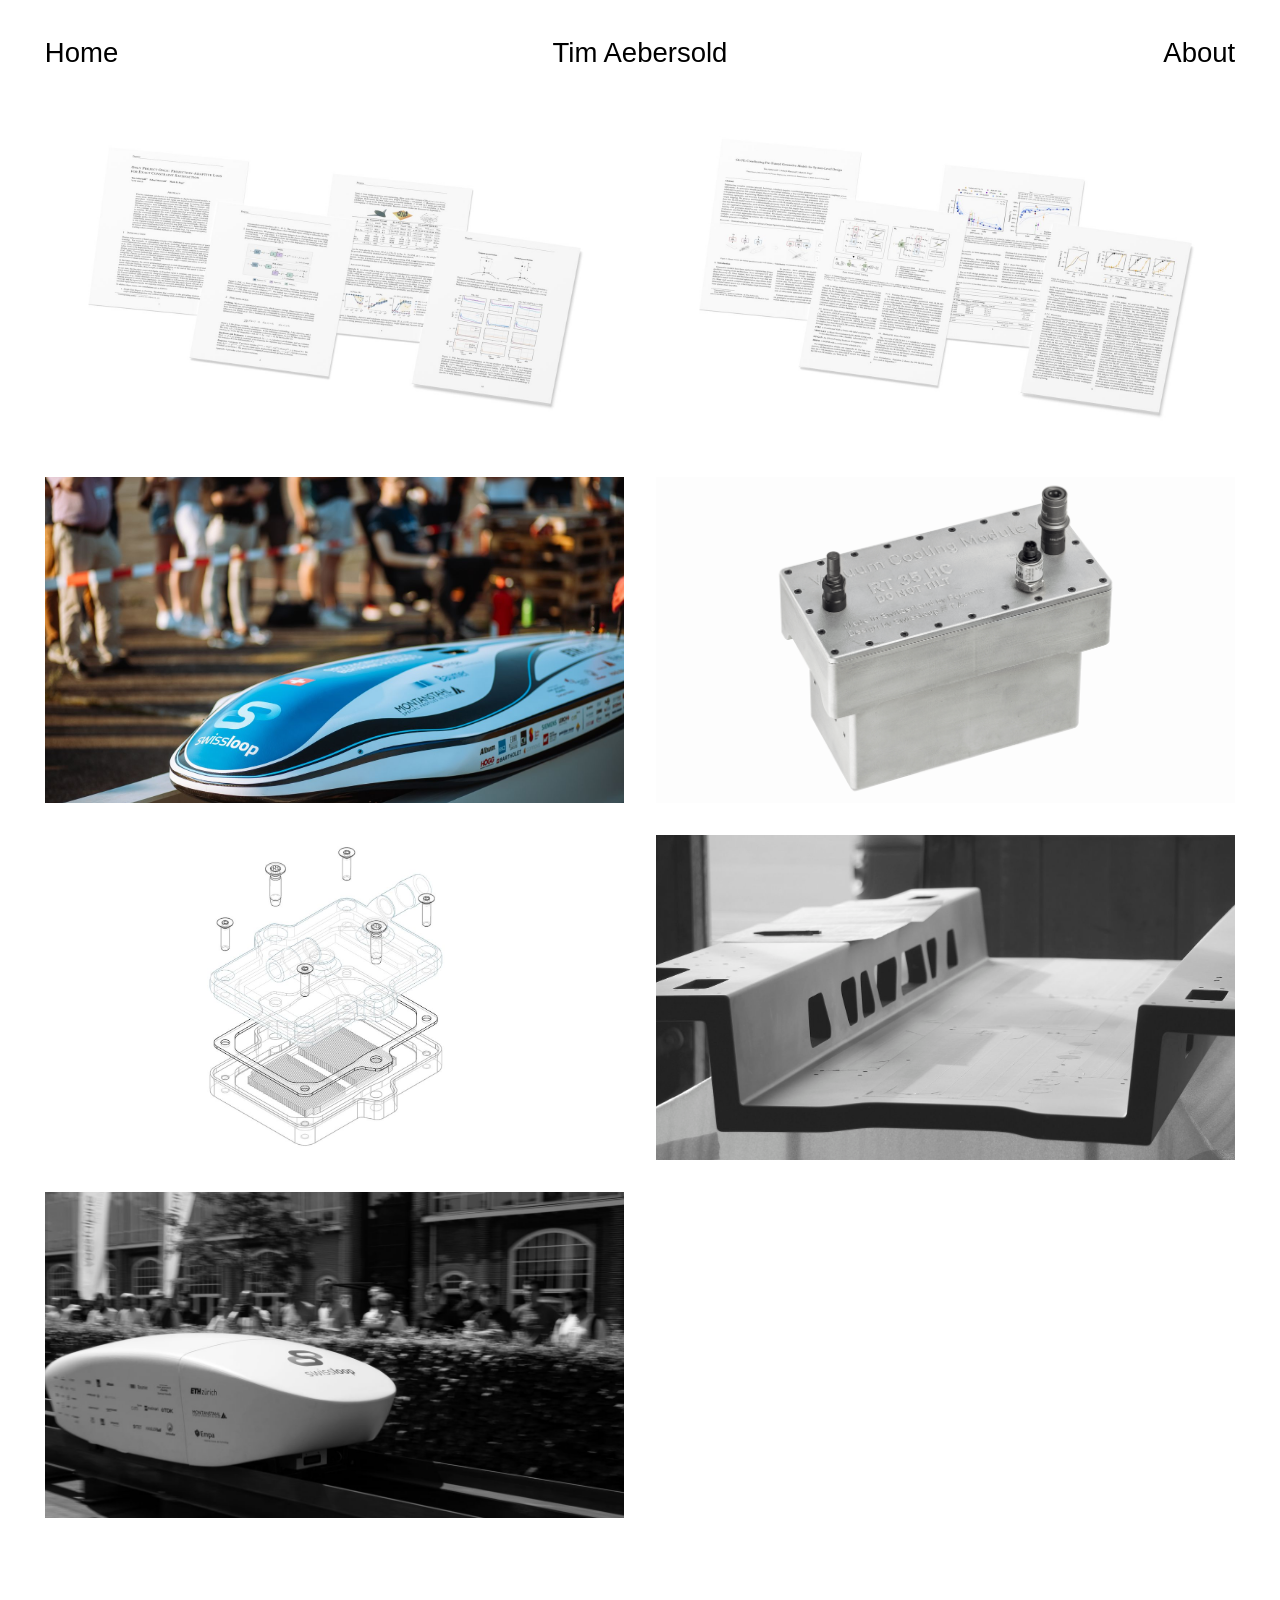
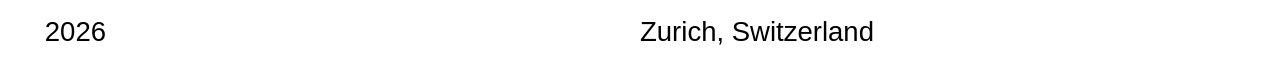
==== index.html @ 5f0719ff "Paper tiles: methods-focused page selection Claude-Session: https://claude.ai/code/session_01MqJvfbG" ====
<!doctype html>
<html lang="en">
<head>
<meta charset="utf-8">
<meta name="color-scheme" content="light only">
<meta name="robots" content="noindex">
<meta name="viewport" content="width=device-width, initial-scale=1">
<title>Tim Aebersold</title>
<link rel="stylesheet" href="style.css">
</head>
<body>

<nav class="nav">
  <a href="index.html">Home</a>
  <a class="name" href="index.html">Tim Aebersold</a>
  <a class="about" href="about/index.html">About</a>
</nav>

<main class="grid">
  <a class="tile" href="pal/index.html">
    <img class="contain" src="assets/pal/tile.jpg?v=3" alt="PAL">
    <span class="label">PAL</span>
  </a>
  <a class="tile" href="glue/index.html">
    <img class="contain" src="assets/glue/tile.jpg?v=3" alt="GLUE">
    <span class="label">GLUE</span>
  </a>
  <a class="tile" href="bertrand-piccard/index.html">
    <img src="assets/bertrand-piccard/tile.jpg" alt="Bertrand Piccard">
    <span class="label">Bertrand Piccard</span>
  </a>
  <a class="tile" href="vcm/index.html">
    <img class="contain" src="assets/vcm/tile.gif" alt="VCM v1">
    <span class="label">VCM v1</span>
  </a>
  <a class="tile" href="waterblock/index.html">
    <img class="contain" src="assets/waterblock/tile.jpg" alt="Waterblock v1">
    <span class="label">Waterblock v1</span>
  </a>
  <a class="tile" href="bathtub/index.html">
    <img src="assets/bathtub/tile.jpg" alt="The Bathtub">
    <span class="label">The Bathtub</span>
  </a>
  <a class="tile" href="cargoshell/index.html">
    <img src="assets/cargoshell/tile.jpg" alt="CargoShell">
    <span class="label">CargoShell</span>
  </a>
</main>

<footer class="footer">
  <span>2026</span>
  <span>Zurich, Switzerland</span>
</footer>

</body>
</html>
---- style.css ----
/* t-aeb.ch: one stylesheet for every page. */

:root {
  color-scheme: light only;
  --sans: "Helvetica Neue", Helvetica, Arial, sans-serif;
  --font: var(--sans);
  --text: #000;
  --muted: #777;
  --bg: #fff;
  --gutter: 3.5vw;
  --size: clamp(18px, 2.15vw, 34px);
}

* { box-sizing: border-box; }

body {
  margin: 0;
  padding: 0 var(--gutter);
  background: var(--bg);
  color: var(--text);
  font-family: var(--font);
  font-size: var(--size);
  line-height: 1.3;
  -webkit-font-smoothing: antialiased;
}

a { color: inherit; text-decoration: none; border-bottom: 1px solid currentColor; }
img, video { display: block; max-width: 100%; height: auto; }

/* Header: Home / name / About */
.nav {
  display: grid;
  grid-template-columns: 1fr auto 1fr;
  padding: 2.2rem 0 3rem;
}
.nav a { border-bottom: none; }
.nav .name { text-align: center; }
.nav .about { text-align: right; }

/* Footer: year / place */
.footer {
  display: grid;
  grid-template-columns: 1fr 1fr;
  padding: 6rem 0 2rem;
}

/* Homepage grid: two columns of tiles, title on hover */
.grid {
  display: grid;
  grid-template-columns: 1fr 1fr;
  gap: 2rem;
}
.tile { position: relative; display: block; border-bottom: none; }
.tile img { width: 100%; aspect-ratio: 16 / 9; object-fit: cover; }
.tile img.contain { object-fit: contain; }
.tile .label {
  position: absolute;
  left: 2rem;
  top: 2rem;
  padding: 0.3rem 0.8rem;
  background: rgba(0, 0, 0, 0.35);
  color: #fff;
  opacity: 0;
  transition: opacity 0.15s;
}
.tile:hover .label { opacity: 1; }

/* Project header: title + italic subtitle left, spec list right */
.head {
  display: grid;
  grid-template-columns: 1fr 1fr;
  gap: 2rem;
  margin-bottom: 3rem;
}
.head .title { margin: 0 0 2rem; font-weight: normal; font-size: inherit; }
.head .subtitle { font-style: italic; margin: 0; }
.head .specs { list-style: none; margin: 0; padding: 0; }
.head .specs li::after { content: " //"; }
.head .links { list-style: none; margin: 0; padding: 0; }
.head .links li { margin-bottom: 1.2rem; }

/* Body text and figures */
.text { margin: 3rem 0; }
.text p { margin: 0 0 1.3em; }
.full { margin: 3rem 0; width: 100%; }
.pair {
  display: grid;
  grid-template-columns: 2fr 1fr;
  gap: 2rem;
  margin: 3rem 0;
}
.pair.even { grid-template-columns: 1fr 1fr; }
.pair img { width: 100%; height: 100%; object-fit: cover; }
.caption { color: var(--muted); font-size: 0.6em; margin-top: 0.5rem; }
.credit { color: var(--muted); font-size: 0.55em; margin-top: 3rem; }
pre.bibtex {
  font-size: 0.5em;
  white-space: pre-wrap;
  font-family: ui-monospace, Menlo, monospace;
  border-top: 1px solid var(--text);
  padding-top: 1rem;
}
.todo { color: #c00; }

@media (max-width: 700px) {
  :root { --gutter: 16px; --size: 18px; }
  .grid, .head, .pair, .pair.even, .footer { grid-template-columns: 1fr; }
  .nav { padding: 1.2rem 0 2rem; }
}

/* added by hardware pages */
.full.narrow { width: 60%; margin-left: auto; margin-right: auto; }
@media (max-width: 700px) { .full.narrow { width: 100%; } }

/* paper pages */
.paper { max-width: 960px; margin: 0 auto; text-align: center; }
.paper-title { font-family: var(--font); font-weight: normal; font-size: 1em; line-height: 1.2; margin: 1rem 0 1.6rem; }
.paper-authors { font-size: 1em; margin: 0 0 0.3em; }
.paper-affil { font-size: 1em; margin: 0 0 1.4rem; }
.paper-pill {
  display: inline-block;
  font-size: 1em;
  border: 1px solid var(--text);
  border-radius: 999px;
  padding: 0.25em 0.9em;
  margin-bottom: 1.4rem;
}
.paper-buttons { display: flex; flex-wrap: wrap; justify-content: center; gap: 0.6rem; margin-bottom: 3rem; }
.paper-buttons .btn {
  display: inline-flex;
  align-items: center;
  gap: 0.45em;
  font-family: var(--font);
  font-size: 1em;
  line-height: 1;
  color: #fff;
  background: #000;
  border: none;
  border-radius: 999px;
  padding: 0.7em 1.15em;
}
.paper-buttons .btn:hover { background: #333; }
.paper-buttons .btn.disabled, .paper-buttons .btn.disabled:hover { background: #999; cursor: default; }
.paper-buttons .btn svg { width: 1.05em; height: 1.05em; fill: currentColor; flex: none; }
.paper-figure { margin: 0 auto 3rem; }
.paper-figure img { width: 100%; margin: 0 auto; }
.paper-figure.hero { max-width: 900px; }
.paper-figure.medium { max-width: 800px; }
.paper-figure figcaption {
  color: var(--muted);
  font-size: 1em;
  line-height: 1.45;
  max-width: 720px;
  margin: 0.8rem auto 0;
}
.paper-h2 { font-family: var(--font); font-weight: normal; font-size: 1em; margin: 0 0 1rem; }
.paper-abstract {
  max-width: 800px;
  margin: 0 auto 3.5rem;
  font-size: 1em;
  line-height: 1.5;
  text-align: justify;
  hyphens: auto;
}
.paper-bib {
  text-align: left;
  max-width: 800px;
  margin: 0 auto;
  background: #f4f4f4;
  padding: 1rem 1.2rem;
  font-family: var(--font);
  font-size: 1em;
  line-height: 1.5;
  white-space: pre;
  overflow-x: auto;
}
@media (max-width: 700px) {
  .paper-title { font-size: 1em; }
  .paper-abstract { text-align: left; }
  .paper-figure.hero, .paper-figure.medium { max-width: 100%; }
}

/* paper pages: match hardware-page type */
.paper-figure figcaption, .paper-bib { font-size: 0.6em; }
.paper-abstract { text-align: left; }
.paper-title { margin: 0 0 1.3em; }
.paper-buttons .btn { padding: 0.25em 0.8em; }
@media (max-width: 700px) { .paper-title { font-size: 1em; } }
.paper { max-width: none; }
.paper-abstract, .paper-bib { max-width: none; line-height: 1.3; hyphens: manual; }
.paper-abstract { margin-bottom: 3rem; }

/* citation block, Cargo-style two columns */
.cite {
  display: grid;
  grid-template-columns: 1fr 1fr;
  gap: 2rem;
  text-align: left;
  margin: 6rem 0 0;
}
.cite p { margin: 0 0 1.3em; }
.cite-label { margin: 0; }
.cite-bib {
  font-family: var(--font);
  font-size: 1em;
  line-height: 1.3;
  color: var(--muted);
  white-space: pre-wrap;
  margin: 0;
}
@media (max-width: 700px) { .cite { grid-template-columns: 1fr; } }
.cite-bib span { display: block; }
.cite-bib span.f { padding-left: 2em; text-indent: -1em; }

/* cite block: single column, centered */
.cite { display: block; text-align: center; }
.cite-label { margin: 0 0 1.3em; }
.cite-bib .todo { white-space: nowrap; }
.cite-bib { display: none; }

/* image links: tap to open the full-size figure, no link styling */
a.img-link { display: block; border-bottom: none; }

/* touch devices: tile titles as a plain line below the image */
@media (hover: none), (max-width: 700px) {
  .tile .label {
    position: static;
    display: block;
    padding: 0;
    margin-top: 0.4rem;
    background: none;
    color: var(--text);
    opacity: 1;
  }
}

/* phone: tighter vertical rhythm and compact paper buttons */
@media (max-width: 700px) {
  .nav { padding: 1rem 0 1.5rem; gap: 0.5rem; }
  .nav a { white-space: nowrap; }
  .footer { padding: 3rem 0 1.5rem; }
  .grid { gap: 1.5rem; }
  .head { gap: 1rem; margin-bottom: 1.5rem; }
  .head .title { margin-bottom: 1rem; }
  .head > div > p:first-child { margin-top: 0; }
  .head p[style*="3rem"], .head ul[style*="3rem"] { margin-top: 1.5rem !important; }
  .text, .full, .pair { margin: 1.5rem 0; }
  .pair, .pair.even { gap: 1rem; }
  .credit { margin-top: 1.5rem; }
  .paper-title { margin-bottom: 1rem; }
  .paper-affil { margin-bottom: 1rem; }
  .paper-pill { font-size: 15px; margin-bottom: 1rem; }
  .paper-buttons { gap: 0.4rem; margin-bottom: 2rem; }
  .paper-buttons .btn { font-size: 15px; padding: 0.4em 0.75em; gap: 0.35em; }
  .paper-figure { margin-bottom: 2rem; }
  .paper-abstract { margin-bottom: 2rem; }
  .cite { margin-top: 3rem; }
}

/* bathtub photo pair: Cargo proportions on desktop, stacked full width on phones */
.pair.bathtub-pair { grid-template-columns: 0.8fr 1fr; }
@media (max-width: 700px) {
  .pair.bathtub-pair { grid-template-columns: 1fr; }
  .pair.bathtub-pair img { height: auto; }
  /* paper pages: centered text on phones */
  .pal-tldr { text-align: center; }
  .paper-abstract { text-align: justify; hyphens: auto; -webkit-hyphens: auto; }
}

/* about page portrait */
.portrait { width: 70%; }
@media (max-width: 700px) { .portrait { width: 100%; } }

/* section headings on paper pages: same // marker as the hardware spec lists */
.paper-h2::after, .cite-label::after { content: " //"; }
.paper-h2 { margin: 0 0 1.3em; }
.paper-h2, .cite-label { text-align: left; font-style: italic; }
.cite, .cite p { text-align: left; }

/* running text: justified with hyphenation, on every page and screen size */
.text p, .paper-abstract {
  text-align: justify;
  hyphens: auto;
  -webkit-hyphens: auto;
}
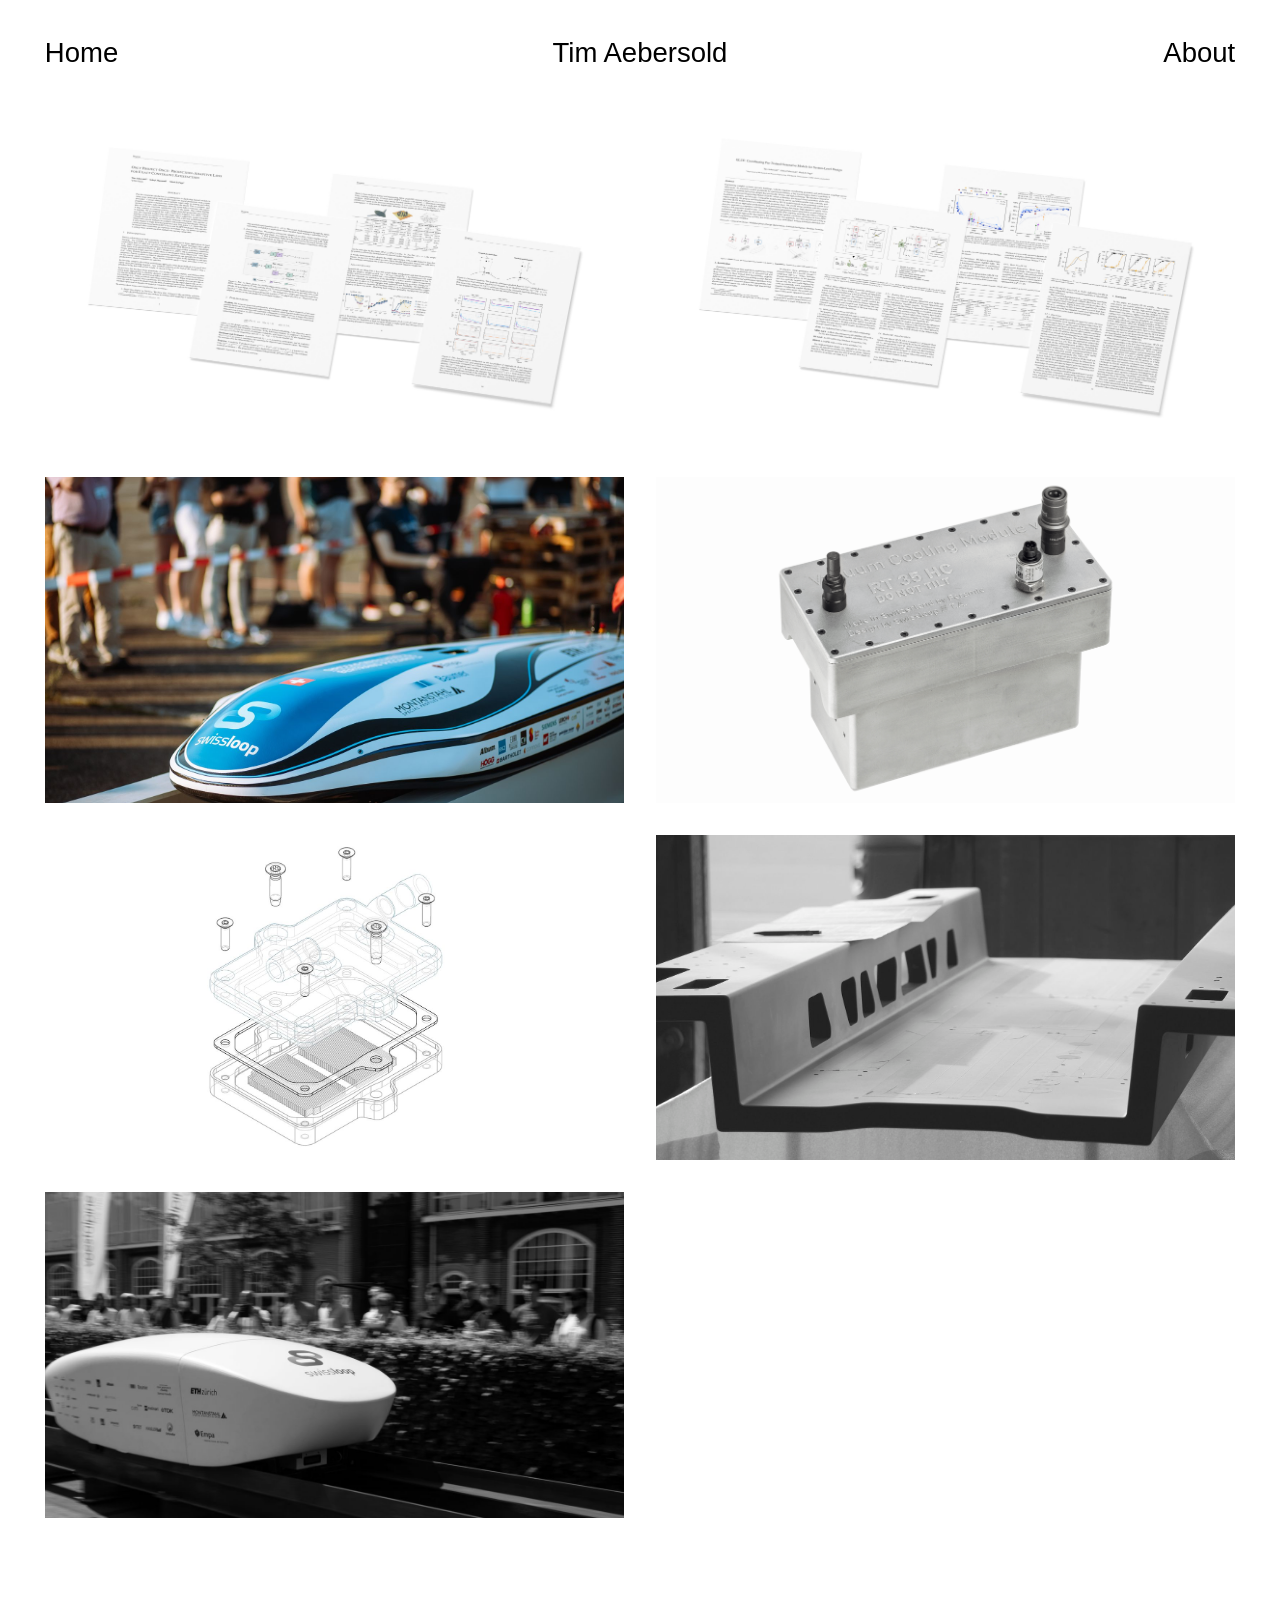
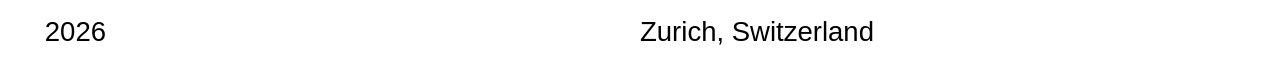
==== commit e086cec0: "PAL/GLUE tiles: full 2400px render, higher JPG quality" ====
--- a/index.html
+++ b/index.html
@@ -11,37 +11,37 @@
 <body>
 
 <nav class="nav">
-  <a href="index.html">Home</a>
-  <a class="name" href="index.html">Tim Aebersold</a>
-  <a class="about" href="about/index.html">About</a>
+  <a href="/">Home</a>
+  <a class="name" href="/">Tim Aebersold</a>
+  <a class="about" href="/about/">About</a>
 </nav>
 
 <main class="grid">
-  <a class="tile" href="pal/index.html">
-    <img class="contain" src="assets/pal/tile.jpg?v=3" alt="PAL">
+  <a class="tile" href="/pal/">
+    <img class="contain" src="assets/pal/tile.jpg?v=4" alt="PAL">
     <span class="label">PAL</span>
   </a>
-  <a class="tile" href="glue/index.html">
-    <img class="contain" src="assets/glue/tile.jpg?v=3" alt="GLUE">
+  <a class="tile" href="/glue/">
+    <img class="contain" src="assets/glue/tile.jpg?v=4" alt="GLUE">
     <span class="label">GLUE</span>
   </a>
-  <a class="tile" href="bertrand-piccard/index.html">
+  <a class="tile" href="/bertrand-piccard/">
     <img src="assets/bertrand-piccard/tile.jpg" alt="Bertrand Piccard">
     <span class="label">Bertrand Piccard</span>
   </a>
-  <a class="tile" href="vcm/index.html">
+  <a class="tile" href="/vcm/">
     <img class="contain" src="assets/vcm/tile.gif" alt="VCM v1">
     <span class="label">VCM v1</span>
   </a>
-  <a class="tile" href="waterblock/index.html">
+  <a class="tile" href="/waterblock/">
     <img class="contain" src="assets/waterblock/tile.jpg" alt="Waterblock v1">
     <span class="label">Waterblock v1</span>
   </a>
-  <a class="tile" href="bathtub/index.html">
+  <a class="tile" href="/bathtub/">
     <img src="assets/bathtub/tile.jpg" alt="The Bathtub">
     <span class="label">The Bathtub</span>
   </a>
-  <a class="tile" href="cargoshell/index.html">
+  <a class="tile" href="/cargoshell/">
     <img src="assets/cargoshell/tile.jpg" alt="CargoShell">
     <span class="label">CargoShell</span>
   </a>
--- a/style.css
+++ b/style.css
@@ -271,8 +271,7 @@
 .portrait { width: 70%; }
 @media (max-width: 700px) { .portrait { width: 100%; } }
 
-/* section headings on paper pages: same // marker as the hardware spec lists */
-.paper-h2::after, .cite-label::after { content: " //"; }
+/* section headings on paper pages */
 .paper-h2 { margin: 0 0 1.3em; }
 .paper-h2, .cite-label { text-align: left; font-style: italic; }
 .cite, .cite p { text-align: left; }
@@ -283,3 +282,9 @@
   hyphens: auto;
   -webkit-hyphens: auto;
 }
+
+/* paper pages on desktop: narrower text column, more space below the nav */
+@media (min-width: 701px) {
+  .paper { max-width: 80%; margin: 0 auto; }
+  .paper-title { margin-top: 3rem; }
+}
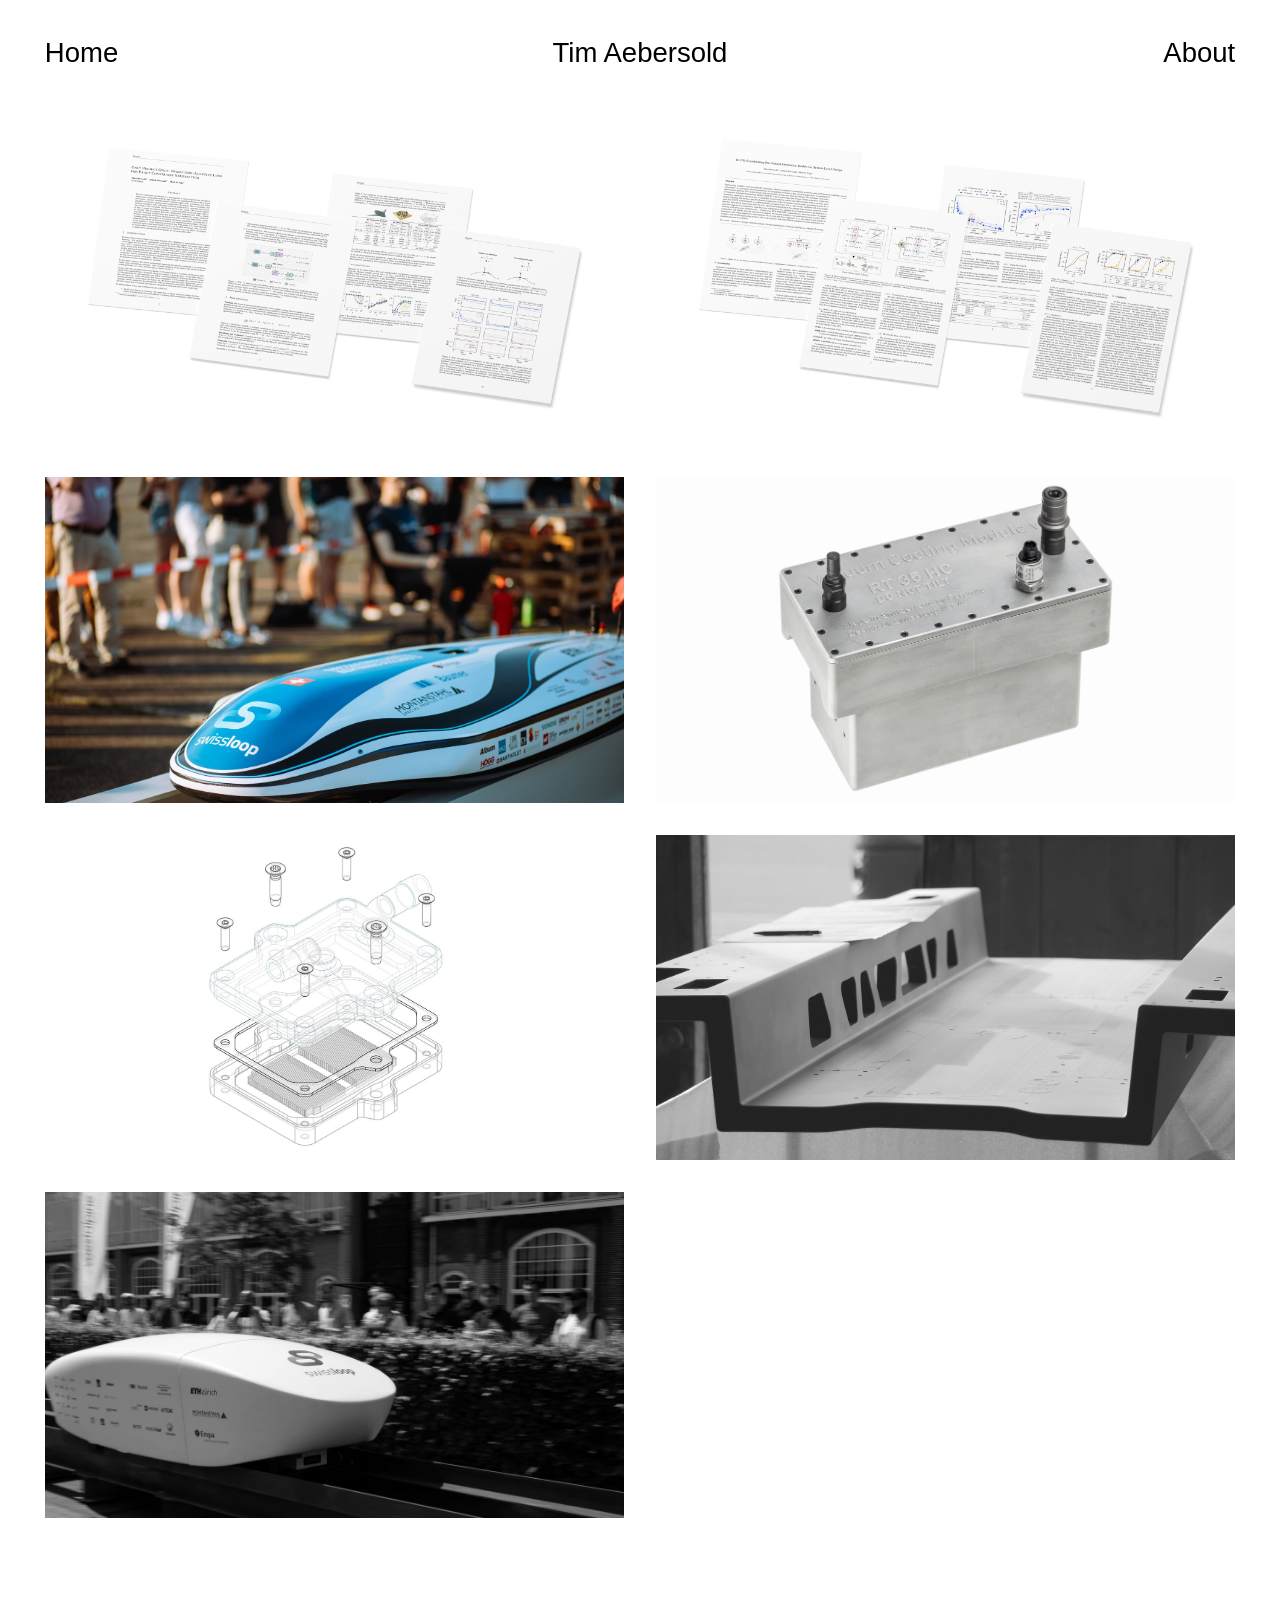
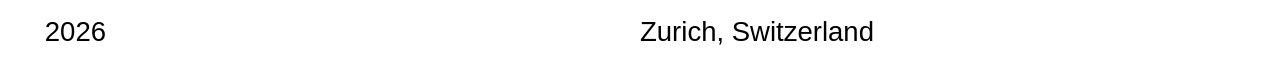
==== commit 3ba4f7e1: "PAL/GLUE tiles at 4K, bathtub: cargo transport" ====
--- a/index.html
+++ b/index.html
@@ -18,11 +18,11 @@
 
 <main class="grid">
   <a class="tile" href="/pal/">
-    <img class="contain" src="assets/pal/tile.jpg?v=4" alt="PAL">
+    <img class="contain" src="assets/pal/tile.jpg?v=5" alt="PAL">
     <span class="label">PAL</span>
   </a>
   <a class="tile" href="/glue/">
-    <img class="contain" src="assets/glue/tile.jpg?v=4" alt="GLUE">
+    <img class="contain" src="assets/glue/tile.jpg?v=5" alt="GLUE">
     <span class="label">GLUE</span>
   </a>
   <a class="tile" href="/bertrand-piccard/">
